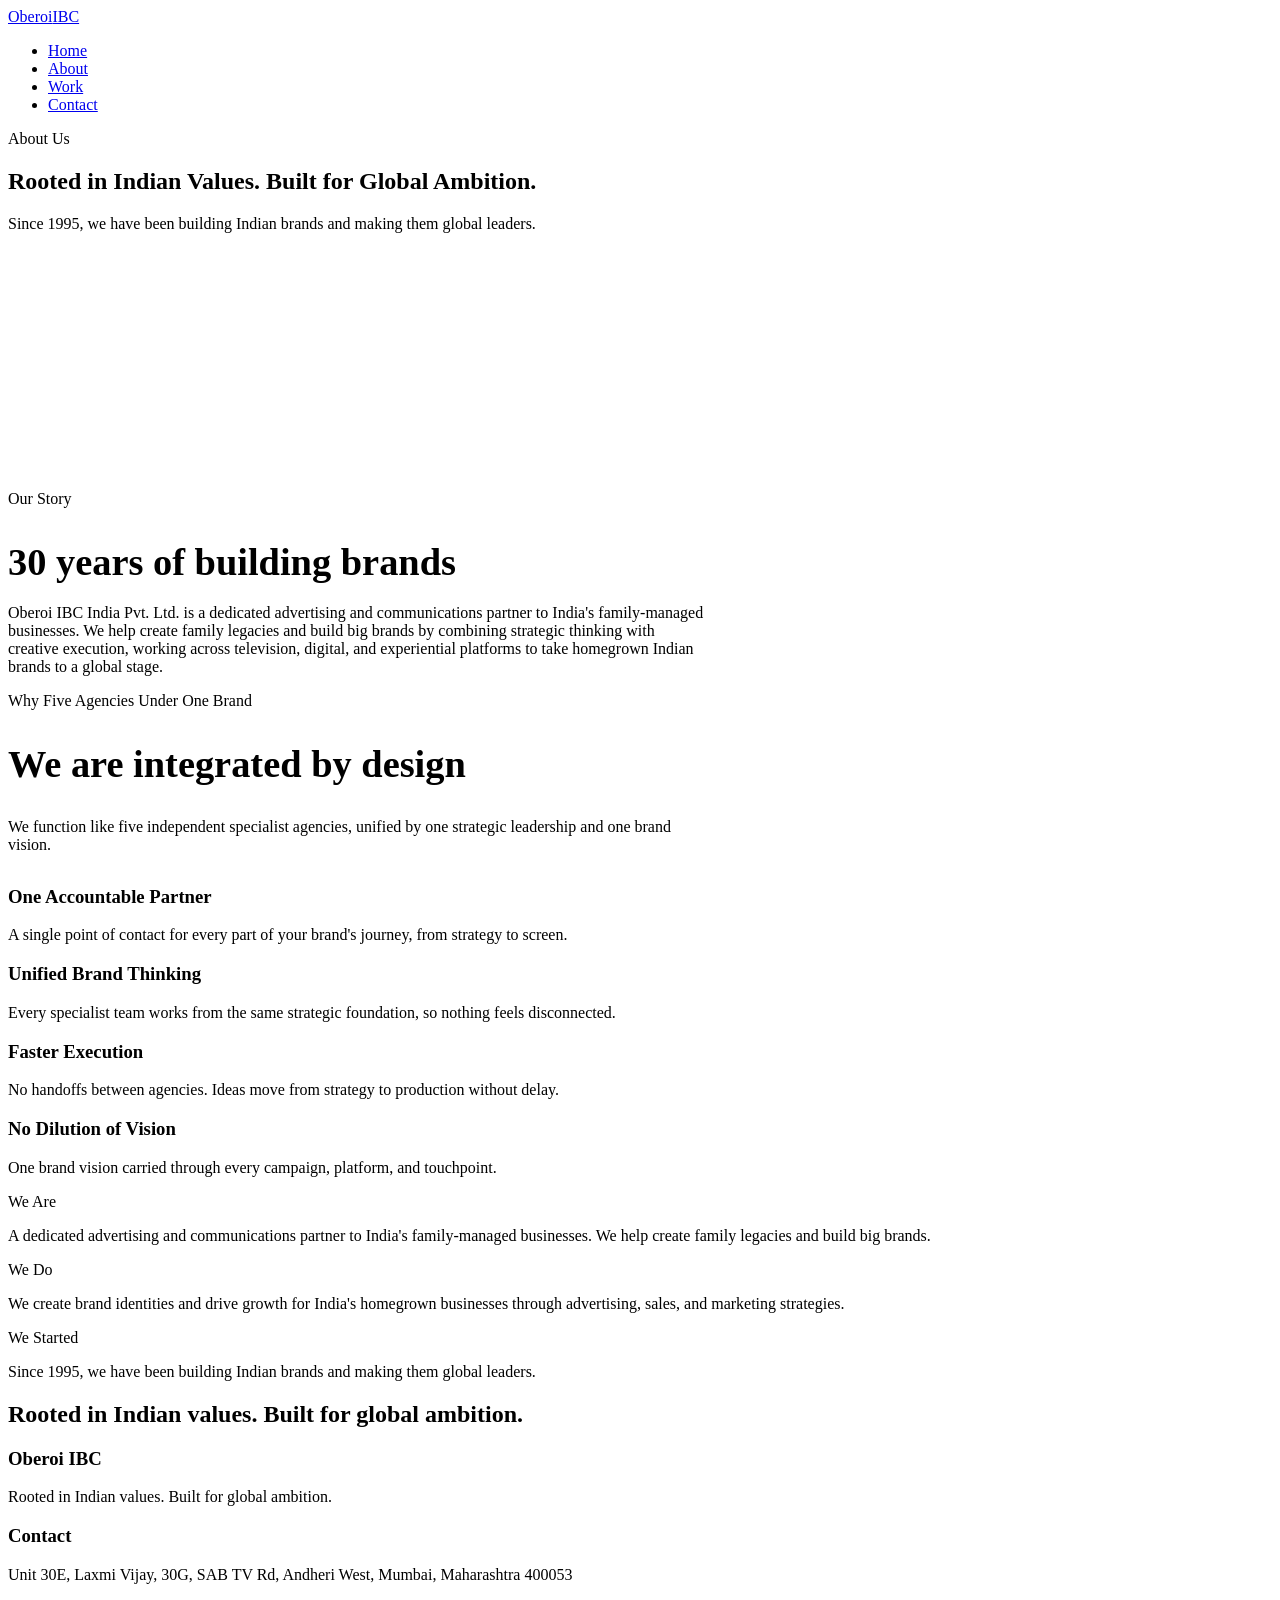
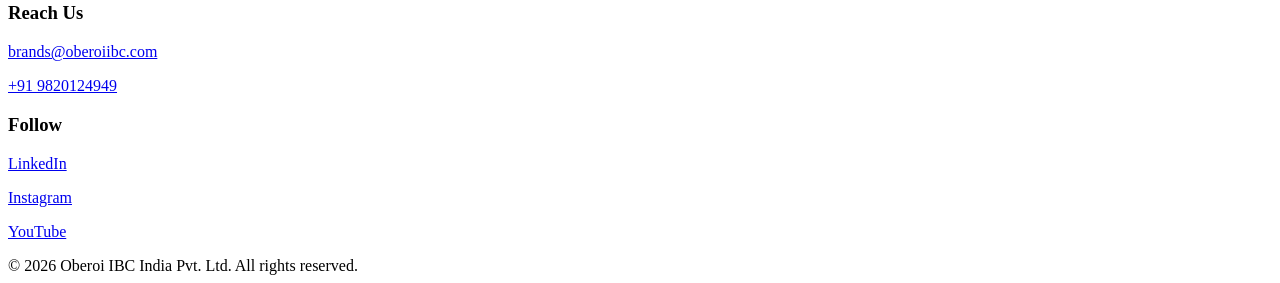
==== about.html @ 3bb4e135 "added about part" ====
<!DOCTYPE html>
<html lang="en">
<head>
    <meta charset="UTF-8">
    <meta name="viewport" content="width=device-width, initial-scale=1">
    <title>About | Oberoi IBC</title>
    <meta name="description" content="Oberoi IBC has been building Indian brands since 1995 through five specialised agencies under one unified vision.">

    <meta property="og:title" content="About | Oberoi IBC">
    <meta property="og:description" content="30 years of building Indian brands into global leaders.">
    <meta property="og:type" content="website">

    <link rel="icon" href="images/favicon.png" type="image/png">
    <link rel="stylesheet" href="shared.css">
</head>
<body>

    <header>
        <div class="nav-wrap">
            <a href="index.html" class="logo">Oberoi<span>IBC</span></a>
            <nav>
                <ul>
                    <li><a href="index.html">Home</a></li>
                    <li><a href="about.html">About</a></li>
                    <li><a href="work.html">Work</a></li>
                    <li><a href="contact.html">Contact</a></li>
                </ul>
            </nav>
        </div>
    </header>

    <main>

        <section class="hero" style="min-height: 40vh;">
            <span class="section-label">About Us</span>
            <h1>Rooted in Indian Values. Built for Global Ambition.</h1>
            <p>Since 1995, we have been building Indian brands and making them global leaders.</p>
        </section>

        <section class="fade-up">
            <span class="section-label">Our Story</span>
            <h2 style="margin-bottom: 1.25rem; font-size: clamp(1.6rem, 4vw, 2.4rem);">30 years of building brands</h2>
            <p style="color: var(--muted); max-width: 700px;">Oberoi IBC India Pvt. Ltd. is a dedicated advertising and communications partner to India's family-managed businesses. We help create family legacies and build big brands by combining strategic thinking with creative execution, working across television, digital, and experiential platforms to take homegrown Indian brands to a global stage.</p>
        </section>

        <section class="fade-up">
            <span class="section-label">Why Five Agencies Under One Brand</span>
            <h2 style="margin-bottom: 2rem; font-size: clamp(1.6rem, 4vw, 2.4rem);">We are integrated by design</h2>
            <p style="color: var(--muted); max-width: 700px; margin-bottom: 2rem;">We function like five independent specialist agencies, unified by one strategic leadership and one brand vision.</p>
            <div class="grid grid-2">
                <div class="card">
                    <h3>One Accountable Partner</h3>
                    <p>A single point of contact for every part of your brand's journey, from strategy to screen.</p>
                </div>
                <div class="card">
                    <h3>Unified Brand Thinking</h3>
                    <p>Every specialist team works from the same strategic foundation, so nothing feels disconnected.</p>
                </div>
                <div class="card">
                    <h3>Faster Execution</h3>
                    <p>No handoffs between agencies. Ideas move from strategy to production without delay.</p>
                </div>
                <div class="card">
                    <h3>No Dilution of Vision</h3>
                    <p>One brand vision carried through every campaign, platform, and touchpoint.</p>
                </div>
            </div>
        </section>

        <section class="fade-up">
            <div class="three-col">
                <div class="card">
                    <span class="section-label">We Are</span>
                    <p>A dedicated advertising and communications partner to India's family-managed businesses. We help create family legacies and build big brands.</p>
                </div>
                <div class="card">
                    <span class="section-label">We Do</span>
                    <p>We create brand identities and drive growth for India's homegrown businesses through advertising, sales, and marketing strategies.</p>
                </div>
                <div class="card">
                    <span class="section-label">We Started</span>
                    <p>Since 1995, we have been building Indian brands and making them global leaders.</p>
                </div>
            </div>
        </section>

        <section class="fade-up">
            <div class="values-banner">
                <h2>Rooted in Indian values. Built for global ambition.</h2>
            </div>
        </section>

    </main>

    <footer>
        <div class="footer-wrap">
            <div>
                <h3>Oberoi IBC</h3>
                <p>Rooted in Indian values. Built for global ambition.</p>
            </div>
            <div>
                <h3>Contact</h3>
                <p>Unit 30E, Laxmi Vijay, 30G, SAB TV Rd, Andheri West, Mumbai, Maharashtra 400053</p>
            </div>
            <div>
                <h3>Reach Us</h3>
                <p><a href="mailto:brands@oberoiibc.com">brands@oberoiibc.com</a></p>
                <p><a href="tel:+919820124949">+91 9820124949</a></p>
            </div>
            <div>
                <h3>Follow</h3>
                <p><a href="https://www.linkedin.com/company/oberoiibc" target="_blank" rel="noopener">LinkedIn</a></p>
                <p><a href="https://www.instagram.com/oberoiibc" target="_blank" rel="noopener">Instagram</a></p>
                <p><a href="https://www.youtube.com/@Oberoiibc" target="_blank" rel="noopener">YouTube</a></p>
            </div>
        </div>
        <div class="footer-bottom">
            &copy; 2026 Oberoi IBC India Pvt. Ltd. All rights reserved.
        </div>
    </footer>

</body>
</html>
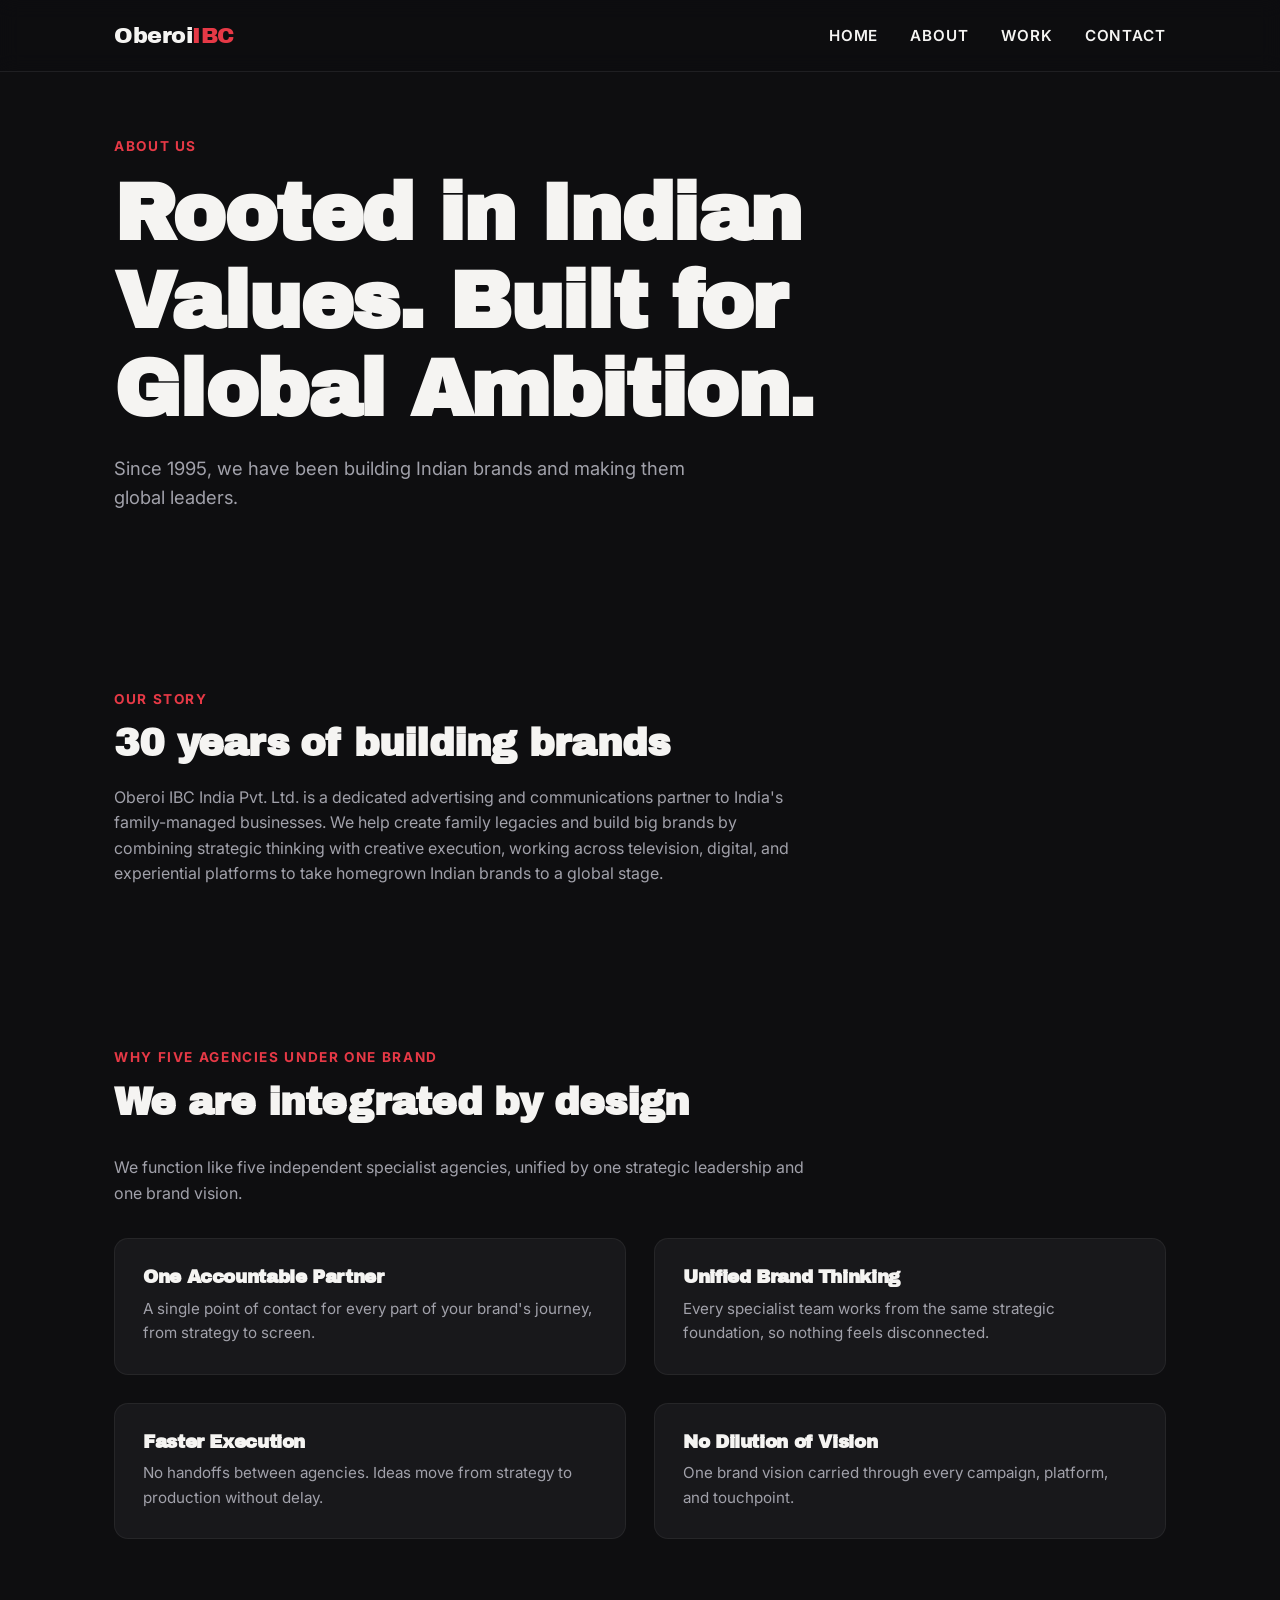
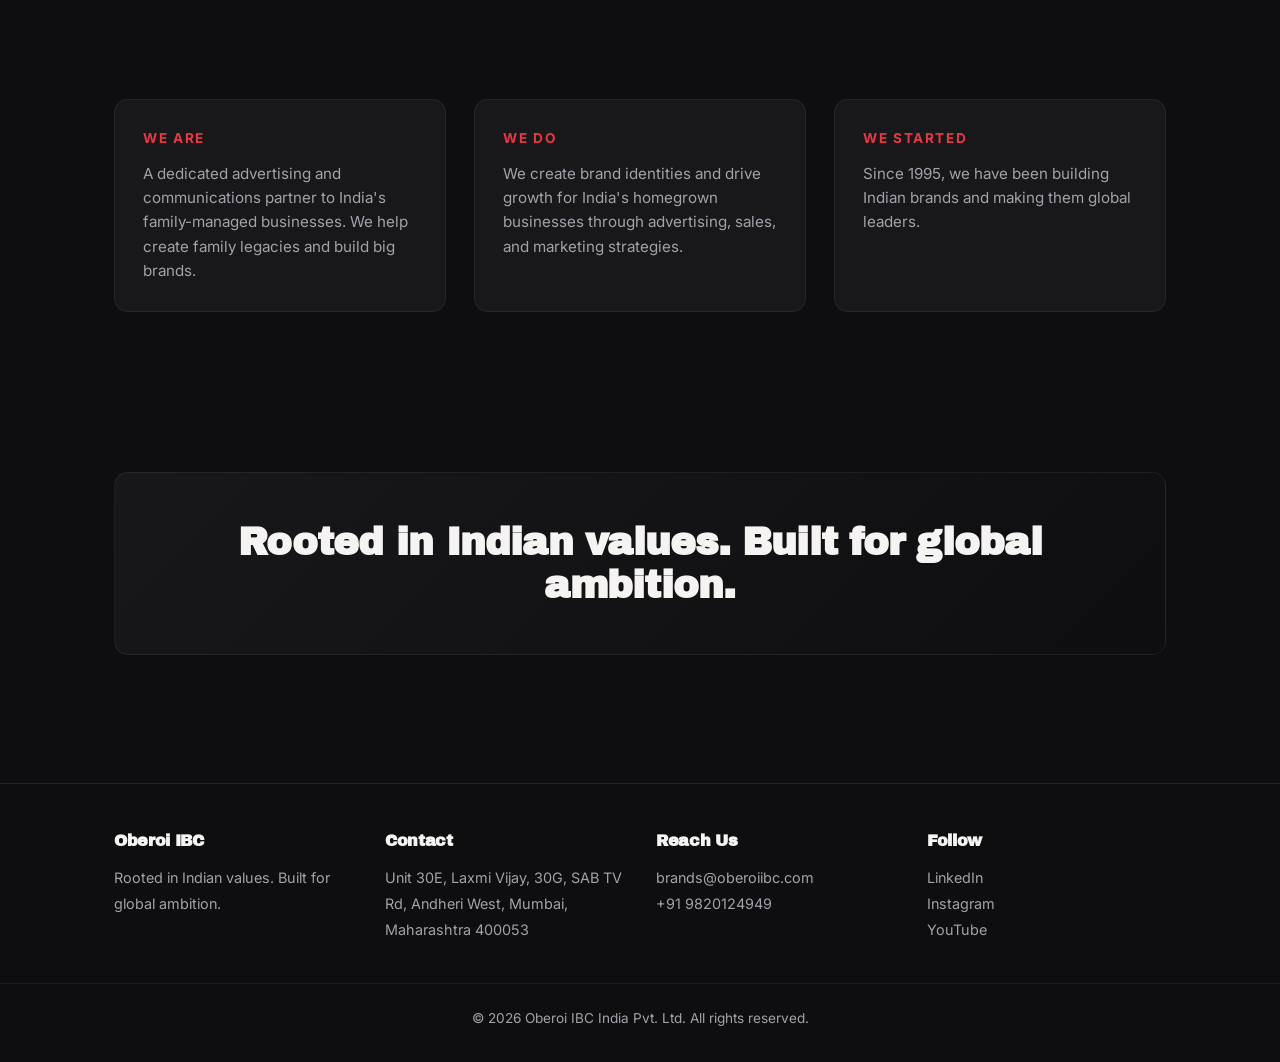
==== commit f8f8ff23: "changed files and added images" ====
--- a/about.html
+++ b/about.html
@@ -10,7 +10,7 @@
     <meta property="og:description" content="30 years of building Indian brands into global leaders.">
     <meta property="og:type" content="website">
 
-    <link rel="icon" href="images/favicon.png" type="image/png">
+    <link rel="icon" href="favicon.jpg" type="image/jpeg">
     <link rel="stylesheet" href="shared.css">
 </head>
 <body>
--- a/shared.css
+++ b/shared.css
@@ -0,0 +1,444 @@
+/* ===========================
+   Oberoi IBC — Shared Styles
+   =========================== */
+
+@import url('https://fonts.googleapis.com/css2?family=Archivo+Black&family=Inter:wght@400;500;600;700&display=swap');
+
+:root {
+    --bg: #0e0e10;
+    --bg-light: #f5f4f2;
+    --surface: #18181b;
+    --text: #f5f4f2;
+    --text-dark: #18181b;
+    --muted: #a1a1aa;
+    --accent: #e63946;
+    --max-width: 1100px;
+    --radius: 14px;
+    --transition: 0.25s ease;
+}
+
+* {
+    box-sizing: border-box;
+    margin: 0;
+    padding: 0;
+}
+
+html {
+    scroll-behavior: smooth;
+}
+
+body {
+    background: var(--bg);
+    color: var(--text);
+    font-family: 'Inter', system-ui, sans-serif;
+    line-height: 1.6;
+}
+
+h1, h2, h3 {
+    font-family: 'Archivo Black', 'Inter', sans-serif;
+    line-height: 1.1;
+    letter-spacing: -0.02em;
+}
+
+a {
+    color: var(--accent);
+    text-decoration: none;
+}
+
+img {
+    max-width: 100%;
+    display: block;
+}
+
+/* ===== Header / Nav ===== */
+
+header {
+    position: sticky;
+    top: 0;
+    z-index: 100;
+    background: rgba(14, 14, 16, 0.85);
+    backdrop-filter: blur(10px);
+    border-bottom: 1px solid rgba(255, 255, 255, 0.08);
+}
+
+.nav-wrap {
+    max-width: var(--max-width);
+    margin: 0 auto;
+    display: flex;
+    justify-content: space-between;
+    align-items: center;
+    padding: 1.1rem 1.5rem;
+}
+
+.logo {
+    font-family: 'Archivo Black', sans-serif;
+    font-size: 1.4rem;
+    color: var(--text);
+    letter-spacing: -0.02em;
+}
+
+.logo span {
+    color: var(--accent);
+}
+
+nav ul {
+    display: flex;
+    gap: 2rem;
+    list-style: none;
+}
+
+nav a {
+    color: var(--text);
+    font-weight: 600;
+    font-size: 0.95rem;
+    text-transform: uppercase;
+    letter-spacing: 0.06em;
+    transition: color var(--transition);
+}
+
+nav a:hover,
+nav a:focus-visible {
+    color: var(--accent);
+}
+
+/* ===== Layout helpers ===== */
+
+main {
+    max-width: var(--max-width);
+    margin: 0 auto;
+    padding: 0 1.5rem;
+}
+
+section {
+    padding: 5rem 0;
+}
+
+.section-label {
+    color: var(--accent);
+    font-weight: 700;
+    text-transform: uppercase;
+    letter-spacing: 0.12em;
+    font-size: 0.85rem;
+    margin-bottom: 0.75rem;
+    display: block;
+}
+
+/* ===== Hero ===== */
+
+.hero {
+    min-height: 70vh;
+    display: flex;
+    flex-direction: column;
+    justify-content: center;
+    padding: 4rem 0;
+    animation: fadeUp 0.8s ease both;
+}
+
+.hero h1 {
+    font-size: clamp(2.5rem, 7vw, 5rem);
+    margin-bottom: 1.25rem;
+    max-width: 800px;
+}
+
+.hero p {
+    font-size: 1.15rem;
+    color: var(--muted);
+    max-width: 600px;
+    margin-bottom: 2rem;
+}
+
+.btn {
+    display: inline-block;
+    background: var(--accent);
+    color: var(--text);
+    font-weight: 700;
+    text-transform: uppercase;
+    letter-spacing: 0.08em;
+    font-size: 0.9rem;
+    padding: 1rem 2.25rem;
+    border-radius: 999px;
+    border: none;
+    cursor: pointer;
+    transition: transform var(--transition), box-shadow var(--transition);
+}
+
+.btn:hover,
+.btn:focus-visible {
+    transform: translateY(-3px);
+    box-shadow: 0 12px 30px rgba(230, 57, 70, 0.35);
+}
+
+.btn-outline {
+    background: transparent;
+    border: 2px solid var(--text);
+    color: var(--text);
+}
+
+.btn-outline:hover {
+    background: var(--text);
+    color: var(--bg);
+}
+
+/* ===== Grid layouts ===== */
+
+.grid {
+    display: grid;
+    gap: 1.75rem;
+}
+
+.grid-2 {
+    grid-template-columns: repeat(2, 1fr);
+}
+
+.grid-3 {
+    grid-template-columns: repeat(3, 1fr);
+}
+
+.grid-5 {
+    grid-template-columns: repeat(5, 1fr);
+}
+
+/* ===== Cards ===== */
+
+.card {
+    background: var(--surface);
+    border-radius: var(--radius);
+    padding: 1.75rem;
+    border: 1px solid rgba(255, 255, 255, 0.06);
+    transition: transform var(--transition), border-color var(--transition);
+}
+
+.card:hover {
+    transform: translateY(-5px);
+    border-color: var(--accent);
+}
+
+.card h3 {
+    font-size: 1.15rem;
+    margin-bottom: 0.6rem;
+}
+
+.card p {
+    color: var(--muted);
+    font-size: 0.95rem;
+}
+
+/* ===== Work thumbnails ===== */
+
+.work-grid {
+    display: grid;
+    grid-template-columns: repeat(3, 1fr);
+    gap: 1.5rem;
+}
+
+.work-item {
+    position: relative;
+    border-radius: var(--radius);
+    overflow: hidden;
+    aspect-ratio: 16 / 9;
+    background: var(--surface);
+    transition: transform var(--transition);
+}
+
+.work-item:hover {
+    transform: scale(1.03);
+}
+
+.work-item img {
+    width: 100%;
+    height: 100%;
+    object-fit: cover;
+}
+
+.work-item .work-tag {
+    position: absolute;
+    top: 0.75rem;
+    left: 0.75rem;
+    background: rgba(14, 14, 16, 0.8);
+    color: var(--text);
+    font-size: 0.75rem;
+    text-transform: uppercase;
+    letter-spacing: 0.08em;
+    font-weight: 700;
+    padding: 0.35rem 0.75rem;
+    border-radius: 999px;
+}
+
+/* ===== Logos strip ===== */
+
+.logo-strip {
+    display: flex;
+    flex-wrap: wrap;
+    gap: 1.5rem 2.5rem;
+    align-items: center;
+    justify-content: center;
+    opacity: 0.7;
+}
+
+.logo-strip span {
+    font-weight: 600;
+    color: var(--muted);
+    font-size: 0.95rem;
+}
+
+/* ===== Forms ===== */
+
+form {
+    display: grid;
+    gap: 1.25rem;
+    max-width: 600px;
+}
+
+label {
+    display: block;
+    font-weight: 600;
+    margin-bottom: 0.4rem;
+    font-size: 0.9rem;
+}
+
+input,
+select,
+textarea {
+    width: 100%;
+    background: var(--surface);
+    border: 1px solid rgba(255, 255, 255, 0.12);
+    border-radius: 10px;
+    padding: 0.85rem 1rem;
+    color: var(--text);
+    font-family: inherit;
+    font-size: 1rem;
+    transition: border-color var(--transition);
+}
+
+input:focus,
+select:focus,
+textarea:focus {
+    outline: none;
+    border-color: var(--accent);
+}
+
+textarea {
+    min-height: 140px;
+    resize: vertical;
+}
+
+/* ===== Footer ===== */
+
+footer {
+    border-top: 1px solid rgba(255, 255, 255, 0.08);
+    padding: 3rem 0 2rem;
+    margin-top: 3rem;
+}
+
+.footer-wrap {
+    max-width: var(--max-width);
+    margin: 0 auto;
+    padding: 0 1.5rem;
+    display: grid;
+    grid-template-columns: repeat(4, 1fr);
+    gap: 2rem;
+}
+
+.footer-wrap h3 {
+    font-size: 1rem;
+    margin-bottom: 1rem;
+    color: var(--text);
+}
+
+.footer-wrap p,
+.footer-wrap a {
+    color: var(--muted);
+    font-size: 0.9rem;
+    line-height: 1.8;
+}
+
+.footer-wrap a:hover {
+    color: var(--accent);
+}
+
+.footer-bottom {
+    text-align: center;
+    color: var(--muted);
+    font-size: 0.85rem;
+    margin-top: 2.5rem;
+    padding-top: 1.5rem;
+    border-top: 1px solid rgba(255, 255, 255, 0.06);
+}
+
+/* ===== About page specific ===== */
+
+.three-col {
+    display: grid;
+    grid-template-columns: repeat(3, 1fr);
+    gap: 1.75rem;
+}
+
+.values-banner {
+    background: linear-gradient(135deg, var(--surface), var(--bg));
+    border: 1px solid rgba(255, 255, 255, 0.06);
+    border-radius: var(--radius);
+    padding: 3rem;
+    text-align: center;
+}
+
+.values-banner h2 {
+    font-size: clamp(1.6rem, 4vw, 2.4rem);
+}
+
+/* ===== Animations ===== */
+
+@keyframes fadeUp {
+    from {
+        opacity: 0;
+        transform: translateY(24px);
+    }
+    to {
+        opacity: 1;
+        transform: translateY(0);
+    }
+}
+
+.fade-up {
+    animation: fadeUp 0.7s ease both;
+}
+
+/* ===== Responsive ===== */
+
+@media (max-width: 900px) {
+    .grid-3,
+    .work-grid,
+    .three-col {
+        grid-template-columns: repeat(2, 1fr);
+    }
+
+    .grid-5 {
+        grid-template-columns: repeat(3, 1fr);
+    }
+
+    .footer-wrap {
+        grid-template-columns: repeat(2, 1fr);
+    }
+}
+
+@media (max-width: 600px) {
+    .nav-wrap {
+        flex-direction: column;
+        gap: 0.75rem;
+        align-items: flex-start;
+    }
+
+    nav ul {
+        flex-direction: column;
+        gap: 0.75rem;
+        width: 100%;
+    }
+
+    .grid-2,
+    .grid-3,
+    .grid-5,
+    .work-grid,
+    .three-col,
+    .footer-wrap {
+        grid-template-columns: 1fr;
+    }
+}
